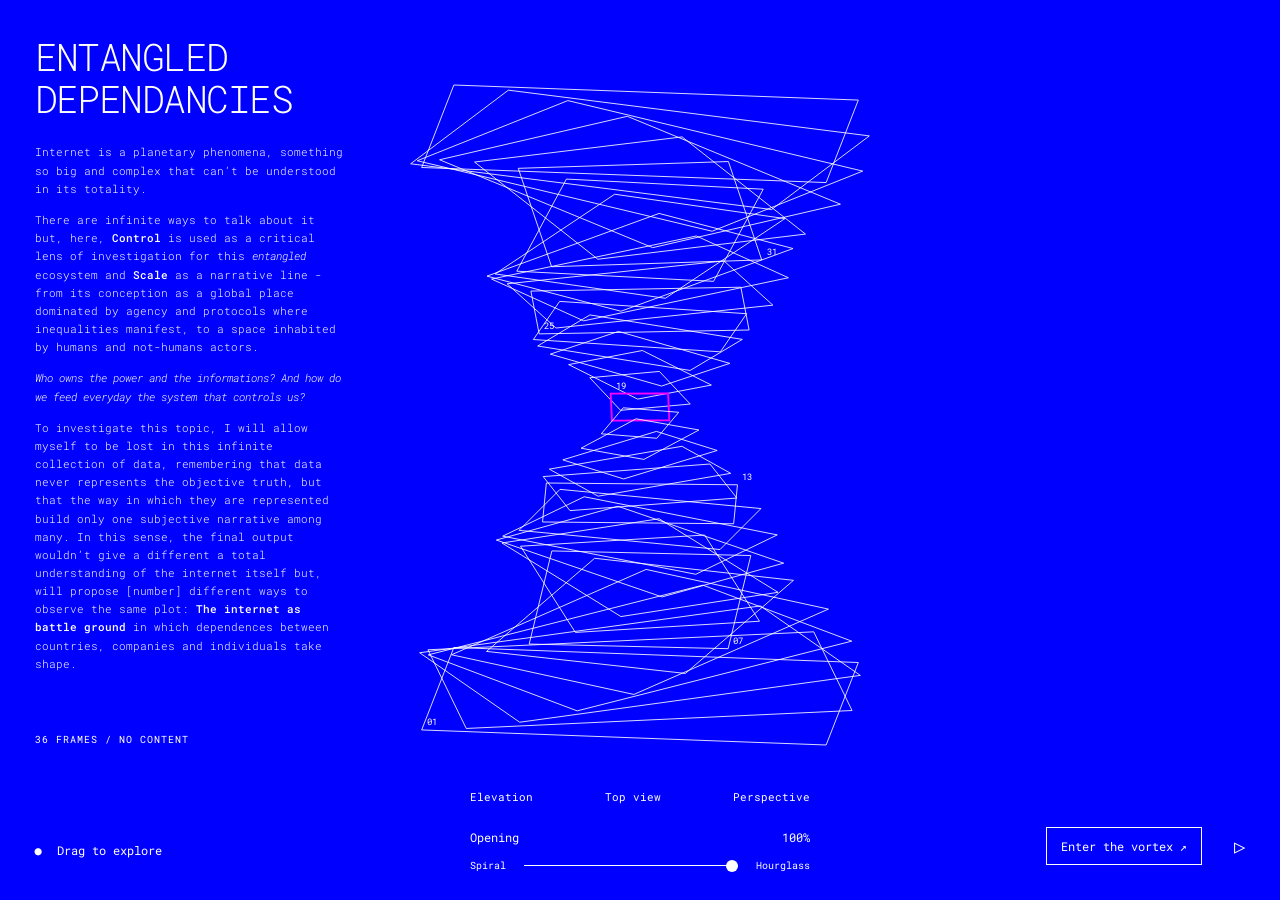
==== web/index.html @ aea42741 "Draft Progettazione della pagina online." ====
<!doctype html>
<html lang="en">
<head>
  <meta charset="UTF-8">
  <meta name="viewport" content="width=device-width, initial-scale=1">
  <title>ENTANGLED DEPENDANCIES — spatial study</title>
  <link rel="preconnect" href="https://fonts.googleapis.com">
  <link rel="preconnect" href="https://fonts.gstatic.com" crossorigin>
  <link href="https://fonts.googleapis.com/css2?family=Roboto+Mono:wght@300;400;500&display=swap" rel="stylesheet">
  <link rel="stylesheet" href="style.css">
  <script src="script.js" defer></script>
</head>
<body>
  <header class="testata">
    <div class="identita">
      <h1>ENTANGLED<br>DEPENDANCIES</h1>
      <section class="introduzione" lang="en" aria-label="About the project" tabindex="0">
        <p>Internet is a planetary phenomena, something so big and complex that can’t be understood in its totality.</p>
        <p>There are infinite ways to talk about it but, here, <strong>Control</strong> is used as a critical lens of investigation for this <em>entangled</em> ecosystem and <strong>Scale</strong> as a narrative line - from its conception as a global place dominated by agency and protocols where inequalities manifest, to a space inhabited by humans and not-humans actors.</p>
        <p><em>Who owns the power and the informations? And how do we feed everyday the system that controls us?</em></p>
        <p>To investigate this topic, I will allow myself to be lost in this infinite collection of data, remembering that data never represents the objective truth, but that the way in which they are represented build only one subjective narrative among many. In this sense, the final output wouldn’t give a different a total understanding of the internet itself but, will propose [number] different ways to observe the same plot: <strong>The internet as battle ground</strong> in which dependences between countries, companies and individuals take shape.</p>
      </section>
    </div>
  </header>

  <main>
    <svg id="spazio" role="group" aria-label="Vortex of 36 rectangular frames. Drag to rotate or use the arrow keys." tabindex="0">
      <g id="cornici"></g>
    </svg>
    <p class="firma">THEORETICAL MACHINE</p>
    <aside id="minimappa" aria-label="Position in the vortex" hidden>
      <p>LOCATOR <span>INSIDE</span></p>
      <svg id="mappa" viewBox="0 0 180 150" role="img" aria-label="Vortex floor plan and viewing direction"></svg>
      <label for="quota">LEVEL <output id="livello-attuale">19 / 36</output></label>
      <input id="quota" type="range" min="0" max="35" value="18" aria-label="Move between vortex levels">
      <p class="legenda-mappa">● YOU ARE HERE <span>↑ MACRO / ↓ MICRO</span></p>
    </aside>
    <div id="movimento" aria-label="Movement inside the vortex" hidden>
      <button data-passo="avanti" aria-label="Forward">↑</button>
      <button data-passo="sinistra" aria-label="Move left">←</button>
      <button data-passo="indietro" aria-label="Backward">↓</button>
      <button data-passo="destra" aria-label="Move right">→</button>
    </div>
    <p class="conteggio">36 FRAMES / NO CONTENT</p>
  </main>

  <footer>
    <p class="istruzioni"><span>●</span> Drag to explore</p>
    <div class="controlli">
      <nav aria-label="Viewpoint">
        <button data-vista="prospetto" aria-pressed="false">Elevation</button>
        <button data-vista="alto" aria-pressed="false">Top view</button>
        <button data-vista="prospettiva" aria-pressed="true">Perspective</button>
      </nav>
      <label for="apertura">Opening <output id="valore" for="apertura">100%</output></label>
      <div class="slider"><span>Spiral</span><input id="apertura" type="range" min="0" max="100" value="100"><span>Hourglass</span></div>
    </div>
    <div class="azioni">
      <button id="entra" aria-pressed="false">Enter the vortex ↗</button>
      <button id="pausa" aria-label="Start rotation" aria-pressed="false">▷</button>
    </div>
  </footer>

</body>
</html>
---- web/style.css ----
/* Sfondo blu, testi e linee bianchi. */
:root { font-family: 'Roboto Mono', monospace; color: var(--inchiostro); background: #0000FF; color-scheme: dark; --inchiostro: #FFFFFF; }
* { box-sizing: border-box; }
html, body { width: 100%; height: 100%; margin: 0; overflow: hidden; }
button, input { font: inherit; }
button { border: 0; background: none; color: inherit; cursor: pointer; padding: 7px 0; }
button:focus-visible, input:focus-visible, svg:focus-visible { outline: 2px solid var(--inchiostro); outline-offset: 5px; }
.testata { position: fixed; inset: 35px 2.7vw auto; display: flex; align-items: flex-start; justify-content: space-between; z-index: 2; pointer-events: none; }
.testata > * { pointer-events: auto; }
h1 { margin: 0; font-size: clamp(28px, 3vw, 46px); font-weight: 300; letter-spacing: -0.04em; line-height: 1.1; }
h1 span { display: inline-block; color: var(--inchiostro); margin-left: 8px; letter-spacing: 0; }
.identita { pointer-events: none; }
.introduzione { width: min(25vw, 360px); margin-top: 24px; max-height: max(100px, calc(100dvh - 340px)); overflow-y: auto; overscroll-behavior: contain; scrollbar-width: thin; scrollbar-color: white transparent; font-size: 11px; font-weight: 300; line-height: 1.65; pointer-events: auto; padding-right: 10px; background: #0000FF; }
.introduzione p { margin: 0 0 1.2em; }
.introduzione p:last-child { margin-bottom: 0; }
.introduzione strong { font-weight: 500; }
.introduzione:focus-visible { outline: 1px solid white; outline-offset: 5px; }
#spazio { position: absolute; inset: 0; width: 100%; height: 100%; touch-action: none; cursor: grab; }
#spazio.trascinamento { cursor: grabbing; }
.cornice { fill: none; stroke: var(--inchiostro); stroke-width: .85; vector-effect: non-scaling-stroke; pointer-events: stroke; cursor: pointer; }
.cornice.selezionata { stroke: #FF00FF; stroke-width: 1.8; opacity: 1; }
.cornice:hover, .cornice:focus-visible { stroke: var(--inchiostro); stroke-width: 1.8; outline: none; opacity: 1; }
.cornice.selezionata:hover, .cornice.selezionata:focus-visible { stroke: #FF00FF; }
.numero { fill: var(--inchiostro); font-size: 9px; font-family: inherit; pointer-events: none; }
.numero.selezionato { fill: var(--inchiostro); }
.firma { position: fixed; top: 50%; left: 2.7vw; writing-mode: vertical-rl; transform: rotate(180deg); font-size: 10px; letter-spacing: 2px; color: var(--inchiostro); }
.conteggio { position: fixed; bottom: 16%; left: 2.7vw; font-size: 10px; letter-spacing: 1px; color: var(--inchiostro); }
footer { position: fixed; bottom: 28px; left: 2.7vw; right: 2.7vw; display: flex; align-items: flex-end; justify-content: space-between; gap: 20px; pointer-events: none; font-size: 12px; }
footer > * { pointer-events: auto; }
.istruzioni { margin: 0 0 14px; }
.istruzioni span { color: var(--inchiostro); margin-right: 8px; }
.controlli { position: absolute; width: min(340px, 38vw); left: 50%; bottom: 0; transform: translateX(-50%); }
nav { display: flex; justify-content: space-between; gap: 12px; margin-bottom: 18px; }
nav button { color: var(--inchiostro); font-size: 11px; }
nav button[aria-pressed="true"] { color: var(--inchiostro); }
label { display: flex; justify-content: space-between; margin-bottom: 14px; }
output { color: var(--inchiostro); }
.slider { display: flex; align-items: center; gap: 16px; color: var(--inchiostro); font-size: 10px; }
input { min-width: 0; width: 100%; accent-color: var(--inchiostro); cursor: pointer; }
input[type="range"] { appearance: none; background: transparent; }
input[type="range"]::-webkit-slider-runnable-track { height: 1px; background: var(--inchiostro); }
input[type="range"]::-moz-range-track { height: 1px; background: var(--inchiostro); }
input[type="range"]::-webkit-slider-thumb { appearance: none; width: 12px; height: 12px; margin-top: -5.5px; border: 0; border-radius: 50%; background: var(--inchiostro); }
input[type="range"]::-moz-range-thumb { width: 12px; height: 12px; border: 0; border-radius: 50%; background: var(--inchiostro); }
.azioni { display: flex; gap: 32px; align-items: center; margin-bottom: 7px; }
#pausa { font-size: 19px; }
@media (max-width: 650px) {
  .testata { top: 18px; left: 20px; right: 20px; }
  h1 { font-size: clamp(24px, 5.5vw, 36px); }
  .introduzione { width: 44vw; max-height: 32dvh; font-size: 10px; margin-top: 18px; }
  .firma { left: 12px; font-size: 8px; }
  .conteggio { left: 20px; bottom: 180px; font-size: 8px; }
  footer { bottom: 20px; left: 20px; right: 20px; }
  .controlli { width: 100%; bottom: 45px; }
  .istruzioni { font-size: 10px; margin-bottom: 7px; }
  .azioni { gap: 18px; }
}

/* Esplorazione in prima persona e localizzatore. */
[hidden] { display: none !important; }
#entra { border: 1px solid currentColor; padding: 10px 14px; }
#minimappa { position: fixed; z-index: 3; top: 125px; right: 2.7vw; width: 190px; padding: 12px; border: 1px solid white; background: #0000FF; font-size: 9px; }
#minimappa p { display: flex; justify-content: space-between; gap: 8px; margin: 0 0 10px; }
#minimappa p span { font-size: 8px; }
#mappa { display: block; width: 100%; height: 150px; margin-bottom: 12px; }
#minimappa label { margin-bottom: 8px; font-size: 9px; }
#minimappa .legenda-mappa { margin: 12px 0 0; color: #FF00FF; flex-wrap: wrap; }
#movimento { position: fixed; z-index: 3; bottom: 95px; left: 50%; transform: translateX(-50%); display: grid; grid-template-columns: repeat(3, 40px); gap: 5px; }
#movimento button { border: 1px solid white; height: 36px; touch-action: none; }
#movimento button:first-child { grid-column: 2; }
#movimento button:nth-child(2) { grid-column: 1; }
.interno .controlli, .interno .conteggio, .interno #pausa { display: none; }
.interno .istruzioni { max-width: 36vw; font-size: 10px; line-height: 1.6; }
.interno .azioni { margin-left: auto; }
@media (max-width: 650px) {
  .azioni { gap: 12px; }
  #entra { font-size: 10px; padding: 8px; }
  body:not(.interno) #entra { position: fixed; right: 20px; bottom: 180px; }
  #minimappa { top: 115px; right: 15px; width: 145px; padding: 8px; }
  #mappa { height: 105px; margin-bottom: 8px; }
  .interno .istruzioni { max-width: 44vw; font-size: 8px; }
  #movimento { bottom: 90px; }
}
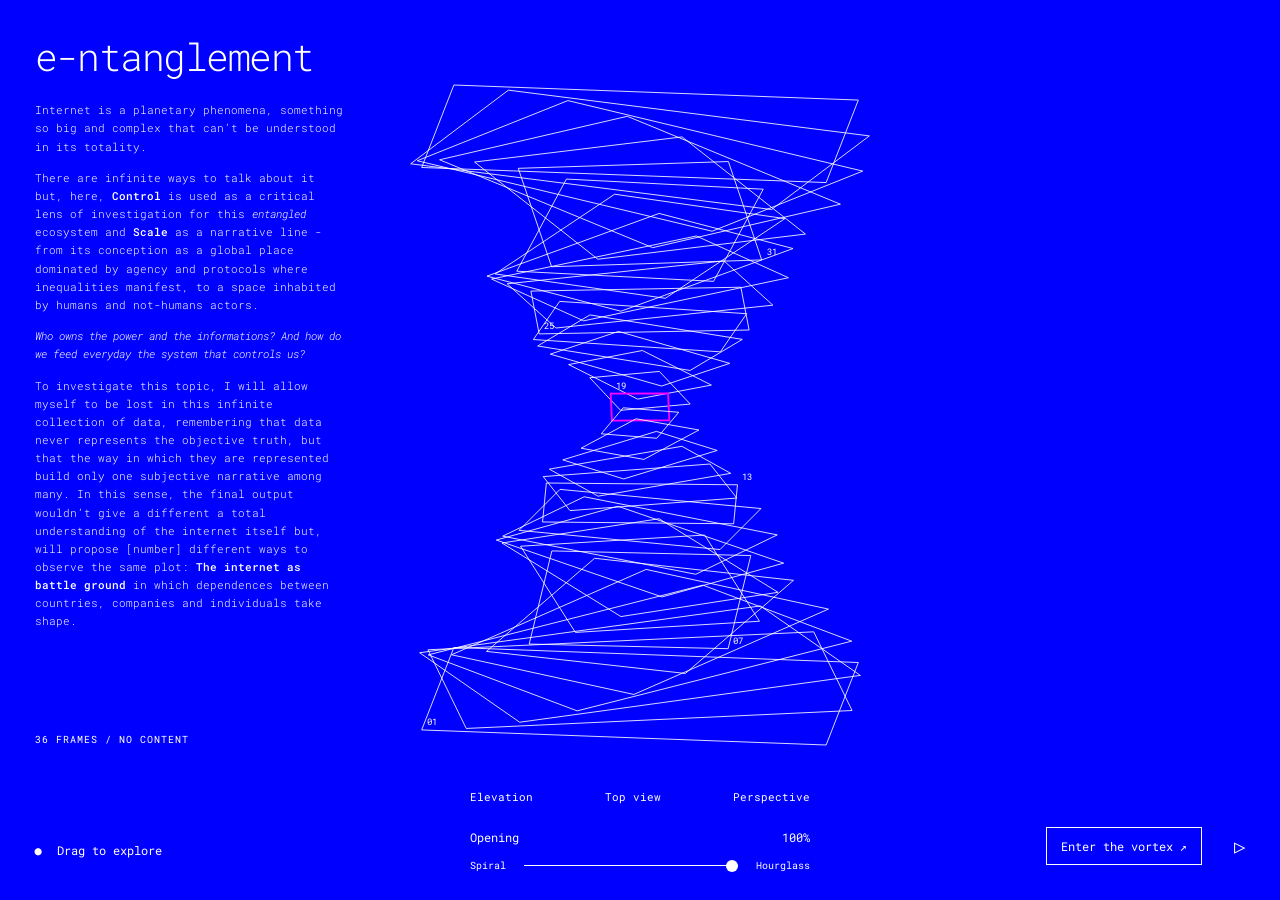
==== commit ce7c0ace: "Updating of vortex Update of the vortex, with two planes" ====
--- a/web/index.html
+++ b/web/index.html
@@ -3,7 +3,7 @@
 <head>
   <meta charset="UTF-8">
   <meta name="viewport" content="width=device-width, initial-scale=1">
-  <title>ENTANGLED DEPENDANCIES — spatial study</title>
+  <title>e-ntanglement — spatial study</title>
   <link rel="preconnect" href="https://fonts.googleapis.com">
   <link rel="preconnect" href="https://fonts.gstatic.com" crossorigin>
   <link href="https://fonts.googleapis.com/css2?family=Roboto+Mono:wght@300;400;500&display=swap" rel="stylesheet">
@@ -13,7 +13,7 @@
 <body>
   <header class="testata">
     <div class="identita">
-      <h1>ENTANGLED<br>DEPENDANCIES</h1>
+      <h1>e-ntanglement</h1>
       <section class="introduzione" lang="en" aria-label="About the project" tabindex="0">
         <p>Internet is a planetary phenomena, something so big and complex that can’t be understood in its totality.</p>
         <p>There are infinite ways to talk about it but, here, <strong>Control</strong> is used as a critical lens of investigation for this <em>entangled</em> ecosystem and <strong>Scale</strong> as a narrative line - from its conception as a global place dominated by agency and protocols where inequalities manifest, to a space inhabited by humans and not-humans actors.</p>
